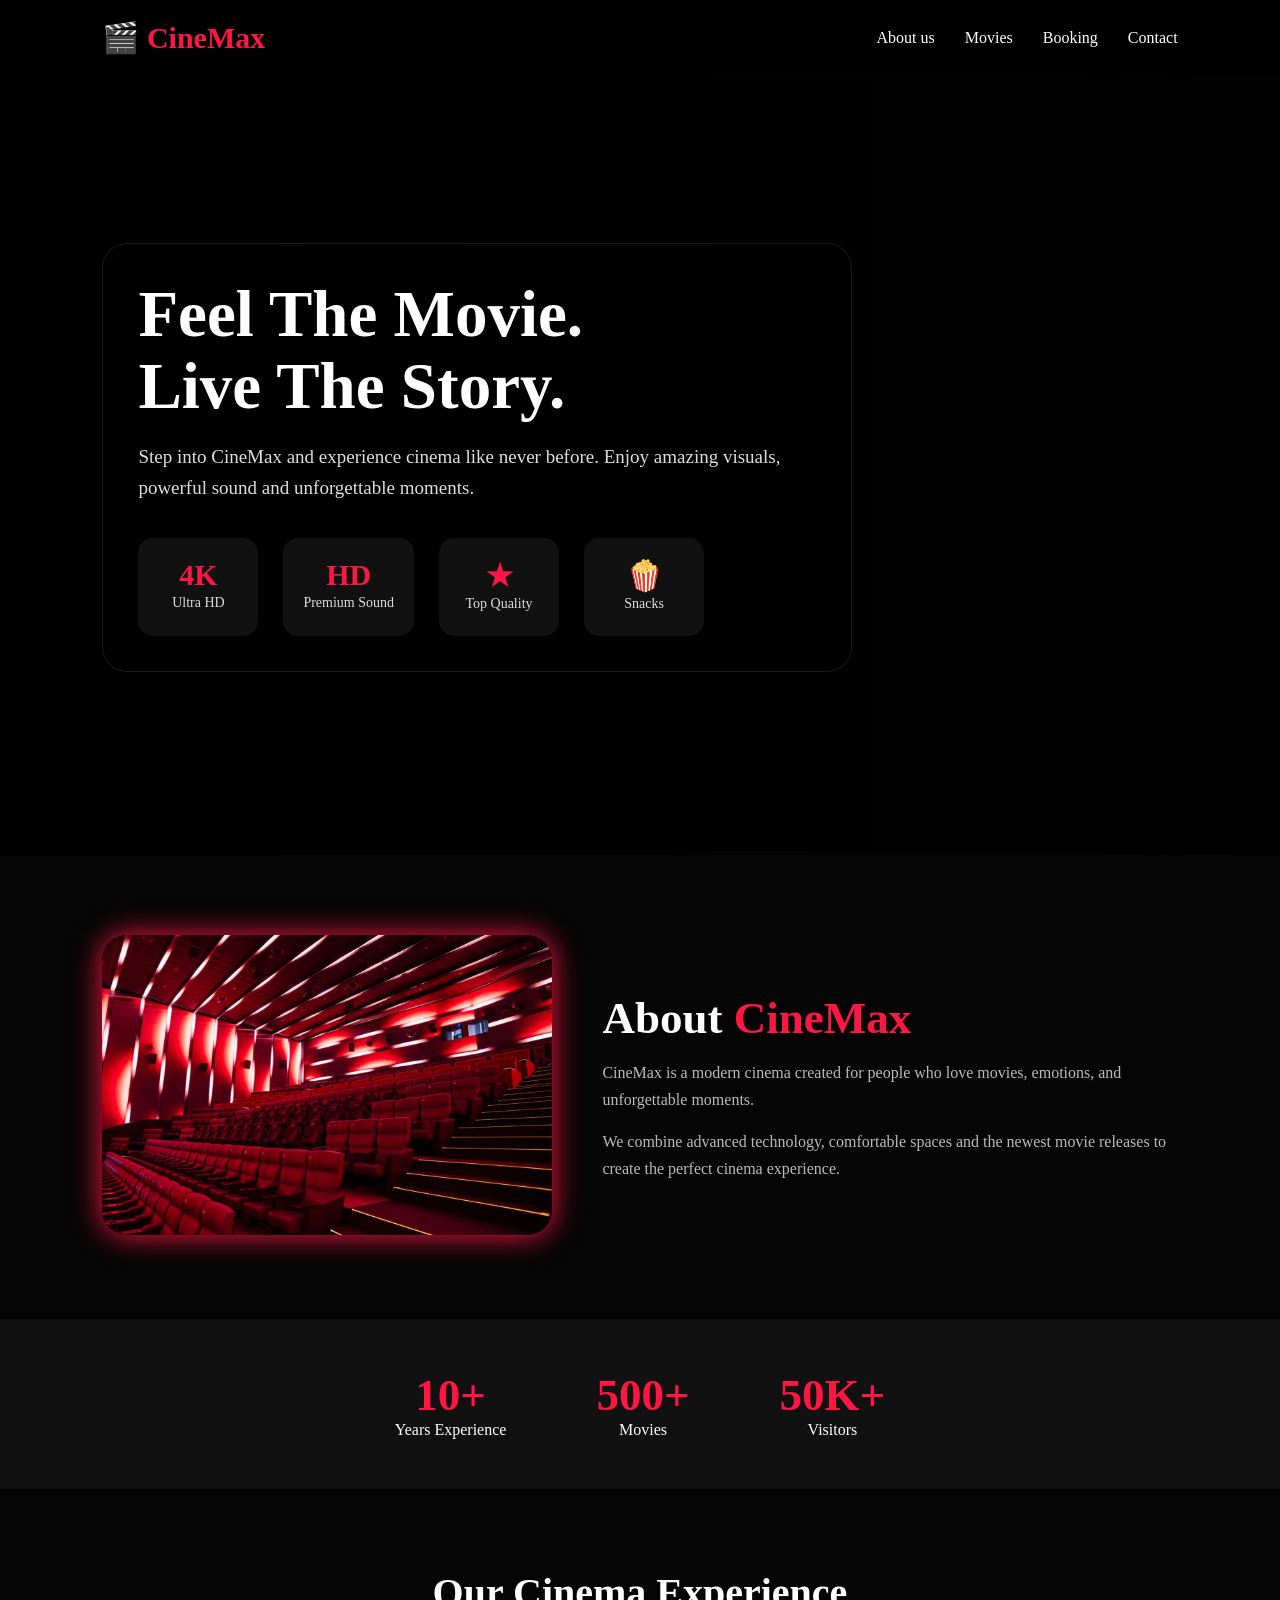
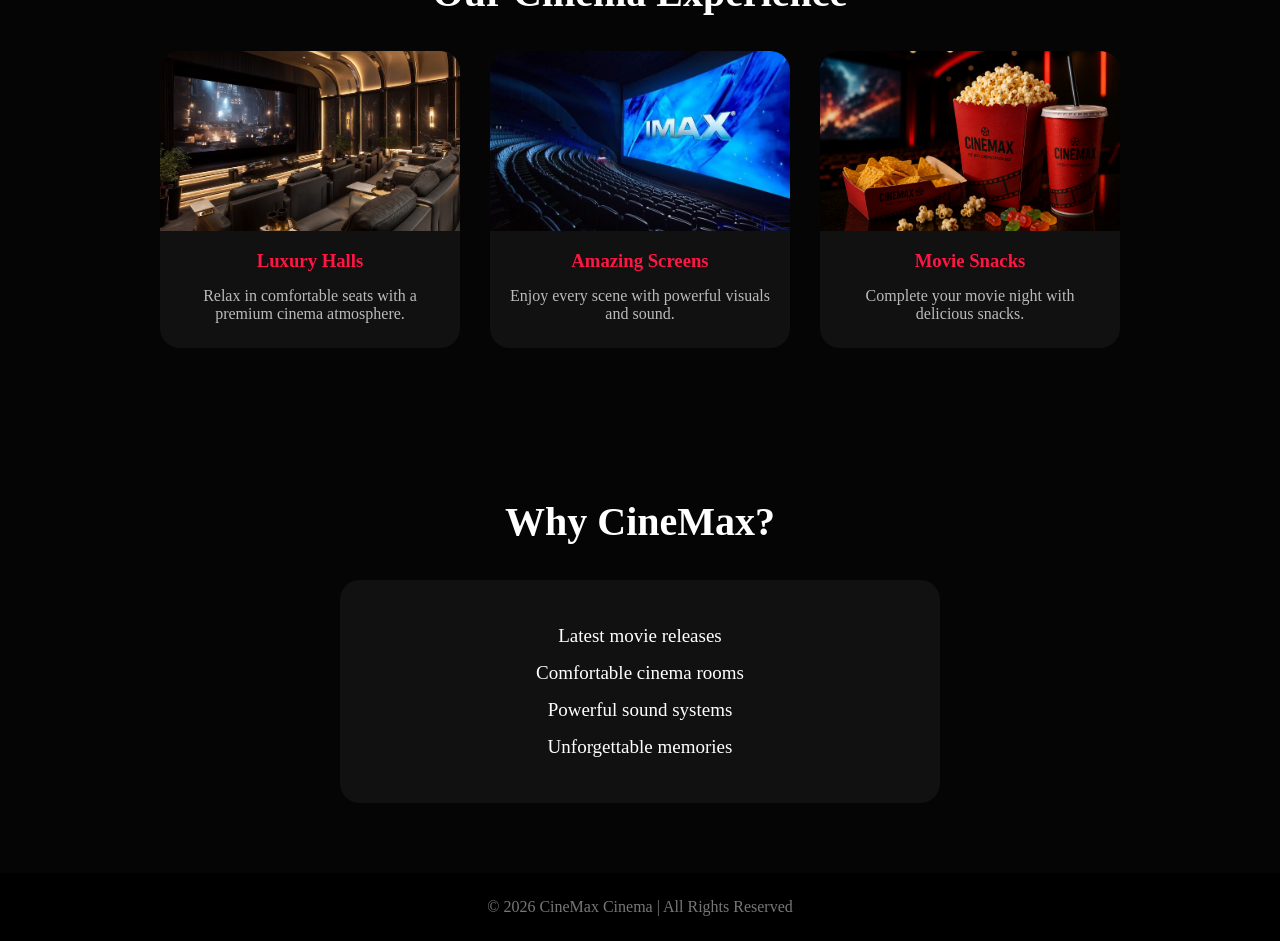
==== anisafestina/about.html @ 177f7b90 "jasha" ====
<!DOCTYPE html>
<html lang="en">

<head>

<meta charset="UTF-8">

<meta name="viewport" content="width=device-width, initial-scale=1.0">

<title>CineMax</title>

<link rel="stylesheet" href="about.css">

</head>


<body>



<header>

<nav class="navbar">


<div class="logo">
🎬 CineMax
</div>



<ul class="nav-links" id="navLinks">


<li>
<a class="active" href="#">About us</a>
</li>


<li>
<a href="#">Movies</a>
</li>

<li>
<a href="#">Booking</a>
</li>


<li>
<a href="#">Contact</a>
</li>


</ul>




<div class="menu" id="menu">
☰
</div>



</nav>

</header>







<section class="hero">



<div class="hero-overlay"></div>



<div class="hero-content">



<div class="hero-text">



<h1>

Feel The Movie.
<br>

Live The Story.

</h1>



<p>

Step into CineMax and experience cinema
like never before. Enjoy amazing visuals,
powerful sound and unforgettable moments.

</p>





<div class="hero-info">



<div>

<h3>
4K
</h3>

<p>
Ultra HD
</p>

</div>



<div>

<h3>
HD
</h3>

<p>
Premium Sound
</p>

</div>



<div>

<h3>
★
</h3>

<p>
Top Quality
</p>

</div>


<div>

<h3>
🍿
</h3>

<p>
Snacks
</p>

</div>



</div>



</div>


</div>


</section>









<section class="about">



<div class="about-image">

<img src="cinema/Cinema.jpg">

</div>





<div class="about-content">


<h2>

About <span>CineMax</span>

</h2>



<p>

CineMax is a modern cinema created
for people who love movies, emotions,
and unforgettable moments.

</p>



<p>

We combine advanced technology,
comfortable spaces and the newest
movie releases to create the perfect
cinema experience.

</p>



</div>



</section>









<section class="numbers">


<div>

<h2>
10+
</h2>

<p>
Years Experience
</p>

</div>



<div>

<h2>
500+
</h2>

<p>
Movies
</p>

</div>



<div>

<h2>
50K+
</h2>

<p>
Visitors
</p>

</div>


</section>









<section class="experience">


<h2>
Our Cinema Experience
</h2>



<div class="cards">





<div class="card">

<img src="seats/seats.jpg">

<h3>
Luxury Halls
</h3>

<p>

Relax in comfortable seats with a premium cinema atmosphere.

</p>

</div>







<div class="card">

<img src="imax/imax.jpg">


<h3>
Amazing Screens
</h3>


<p>

Enjoy every scene with powerful visuals and sound.

</p>


</div>







<div class="card">


<img src="snacks/food.png">


<h3>
Movie Snacks
</h3>


<p>

Complete your movie night with delicious snacks.

</p>


</div>



</div>


</section>










<section class="why">


<h2>
Why CineMax?
</h2>



<div class="why-box">


<p>
 Latest movie releases
</p>


<p>
 Comfortable cinema rooms
</p>


<p>
 Powerful sound systems
</p>


<p>
 Unforgettable memories
</p>


</div>


</section>







<footer>

<p>

© 2026 CineMax Cinema | All Rights Reserved

</p>


</footer>






<script src="main.js"></script>


</body>

</html>
---- anisafestina/about.css ----
*{
margin:0;
padding:0;
box-sizing:border-box;
font-family: cursive;
}



body{
background:#050505;
color:white;
}





.navbar{
height:75px;
display:flex;
justify-content:space-between;
align-items:center;
padding:0 8%;
position:fixed;
top:0;
width:100%;
background:rgba(0,0,0,.85);
backdrop-filter:blur(15px);
z-index:20;
}



.logo{
font-size:30px;
font-weight:bold;
color:#ff1744;
}



.nav-links{
display:flex;
gap:30px;
list-style:none;
}


.nav-links a{
color:white;
text-decoration:none;
}



.active, .nav-links a:hover{
color:#ff1744;
}


.menu{
display:none;
font-size:30px;
}


.hero{
min-height:95vh;
display:flex;
align-items:center;
padding:120px 8% 60px;
background:linear-gradient(90deg,#000 20%,rgba(0,0,0,.5)),
url("cinema-background.jpg");
background-size:cover;
background-position:center;
}


.hero-content{
max-width:750px;
}


.hero-text{
background:rgba(0,0,0,.45);
padding:35px;
border-radius:25px;
border:1px solid rgba(255,255,255,.1);
backdrop-filter:blur(10px);
}


.hero h1{
font-size:65px;
line-height:1.1;
}

.hero p{
margin-top:20px;
color:#ddd;
font-size:19px;
line-height:1.6;
}

.hero-info{
display:flex;
gap:25px;
margin-top:35px;
}

.hero-info div{
background:#111;
padding:20px;
border-radius:15px;
text-align:center;
min-width:120px;
}


.hero-info h3{
color:#ff1744;
font-size:30px;
}


.hero-info p{
font-size:14px;
margin:0;
}


.about{
padding:80px 8%;
display:flex;
gap:50px;
align-items:center;
}


.about-image img{
width:450px;
border-radius:25px;
box-shadow:0 0 30px #ff1744;
}


.about h2{
font-size:45px;
}

span{
color:#ff1744;
}

.about p{
color:#bbb;
font-sie:18px;
line-height:1.7;
margin-top:15px;
}

.numbers{
background:#111;
padding:50px;
display:flex;
justify-content:center;
gap:90px;
text-align:center;
}

.numbers h2{
font-size:45px;
color:#ff1744;
}


.experience{
padding:80px 8%;
text-align:center;
}

.experience h2,
.why h2{
font-size:40px;
margin-bottom:35px;
}

.cards{
display:flex;
justify-content:center;
gap:30px;
}

.card{
background:#111;
width:300px;
border-radius:20px;
overflow:hidden;
transition:.3s;
}


.card:hover{
transform:translateY(-10px);
box-shadow:0 0 25px #ff1744;
}


.card img{
width:100%;
height:180px;
object-fit:cover;
}


.card h3{
color:#ff1744;
margin:15px;
}

.card p{
color:#bbb;
padding:0 15px 25px;
}


.why{
padding:70px 8%;
text-align:center;
}


.why-box{
max-width:600px;
margin:auto;
background:#111;
padding:30px;
border-radius:20px;
}


.why-box p{
font-size:19px;
margin:15px;
}


footer{
background:black;
padding:25px;
text-align:center;
color:#777;
}

@media(max-width:800px){


.nav-links{
position:absolute;
right:-100%;
top:75px;
background:#111;
width:220px;
height:250px;
flex-direction:column;
align-items:center;
justify-content:center;
transition:.3s;
}


.nav-links.show{
right:0;
}

.menu{
display:block;
}

.about,
.cards,
.numbers{
flex-direction:column;
}

.hero h1{
font-size:40px;
}

.hero-info{
flex-direction:column;
}

.about-image img{
width:100%;

}
}
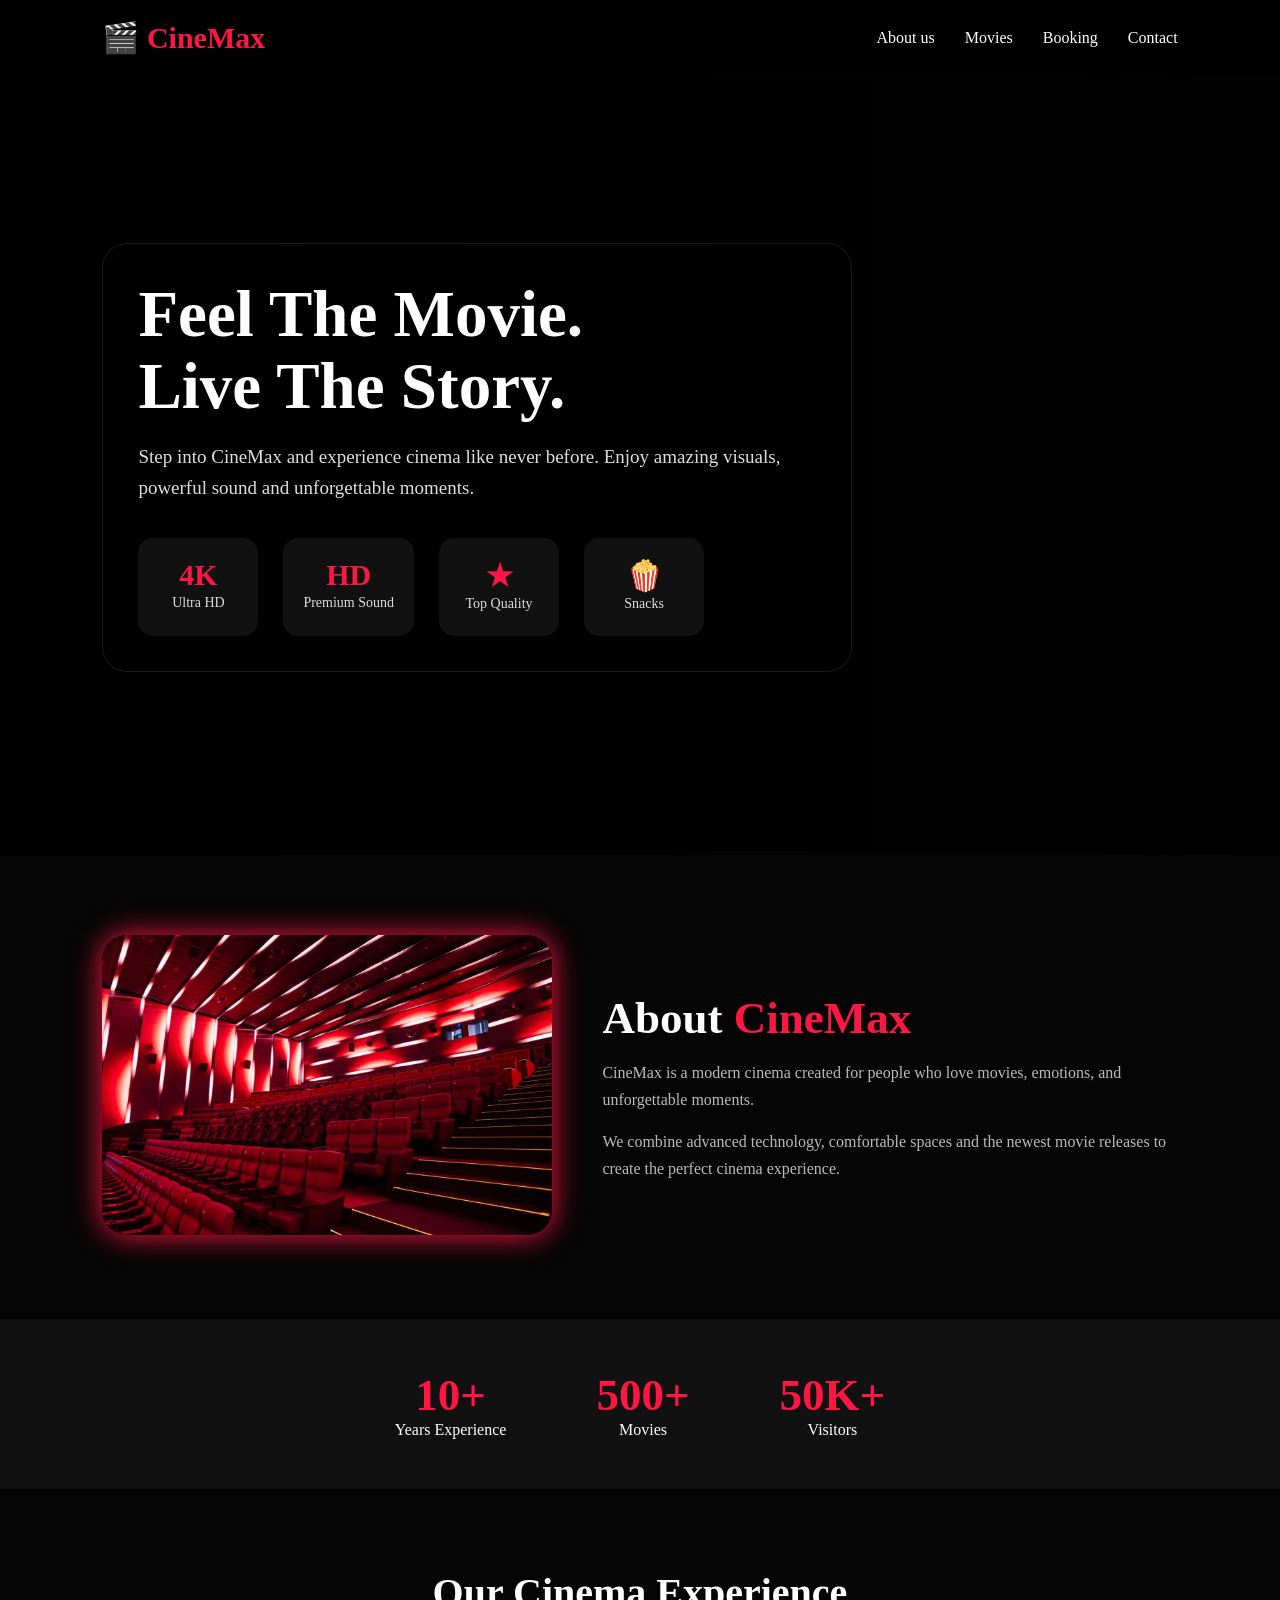
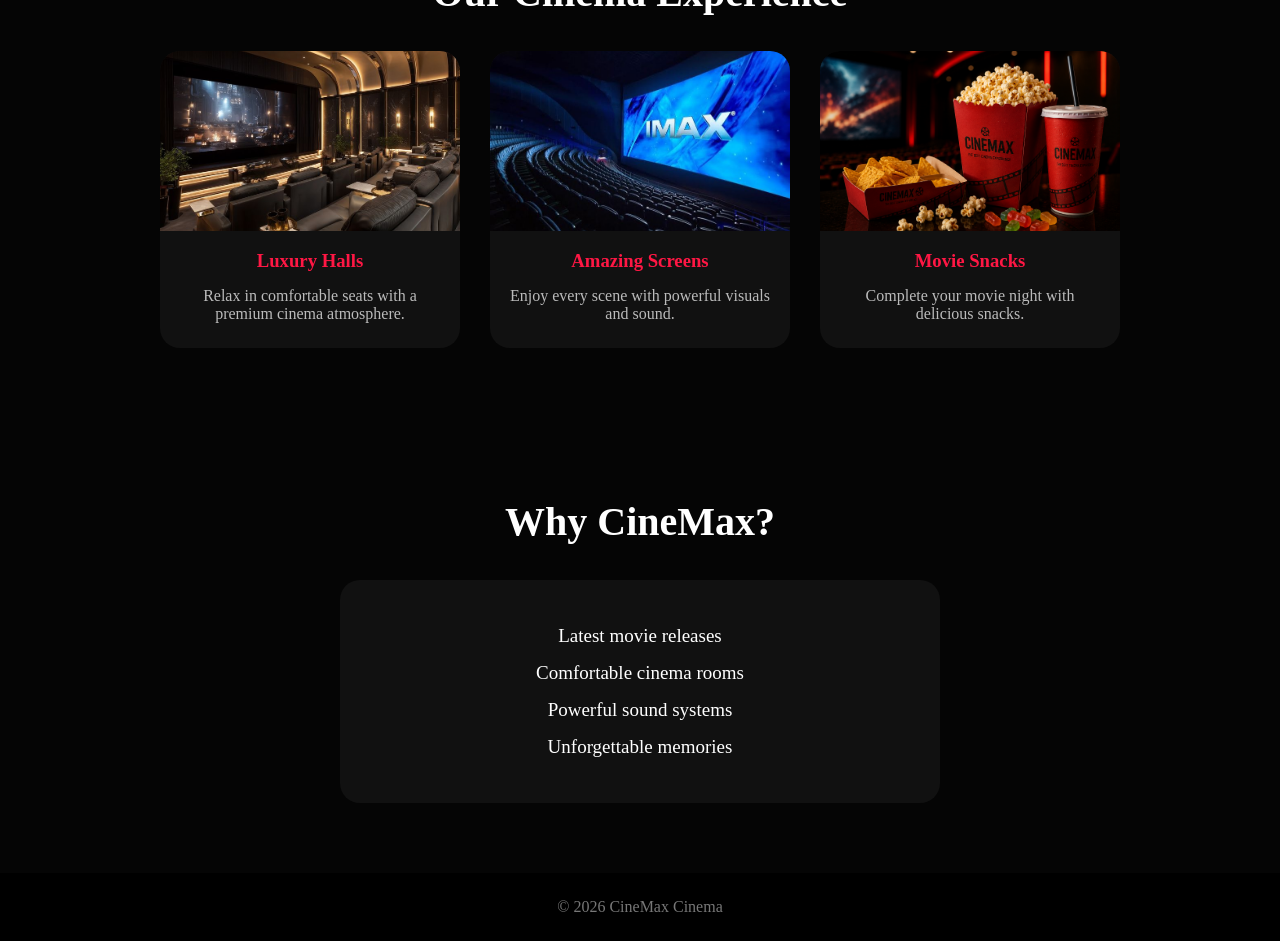
==== commit 8057eff1: "f" ====
--- a/anisafestina/about.html
+++ b/anisafestina/about.html
@@ -1,42 +1,29 @@
 <!DOCTYPE html>
 <html lang="en">
-
 <head>
-
 <meta charset="UTF-8">
-
 <meta name="viewport" content="width=device-width, initial-scale=1.0">
-
 <title>CineMax</title>
-
 <link rel="stylesheet" href="about.css">
 
 </head>
 
-
 <body>
 
-
-
 <header>
 
 <nav class="navbar">
-
 
 <div class="logo">
 🎬 CineMax
 </div>
 
-
-
 <ul class="nav-links" id="navLinks">
 
-
 <li>
 <a class="active" href="#">About us</a>
 </li>
 
-
 <li>
 <a href="#">Movies</a>
 </li>
@@ -45,60 +32,26 @@
 <a href="#">Booking</a>
 </li>
 
-
 <li>
 <a href="#">Contact</a>
 </li>
 
-
 </ul>
-
-
-
-
 <div class="menu" id="menu">
 ☰
 </div>
-
-
-
 </nav>
-
 </header>
-
-
-
-
-
-
-
 <section class="hero">
-
-
-
 <div class="hero-overlay"></div>
-
-
-
 <div class="hero-content">
-
-
-
 <div class="hero-text">
 
-
-
 <h1>
-
 Feel The Movie.
 <br>
-
 Live The Story.
-
 </h1>
-
-
-
 <p>
 
 Step into CineMax and experience cinema
@@ -106,15 +59,7 @@
 powerful sound and unforgettable moments.
 
 </p>
-
-
-
-
-
 <div class="hero-info">
-
-
-
 <div>
 
 <h3>
@@ -126,9 +71,6 @@
 </p>
 
 </div>
-
-
-
 <div>
 
 <h3>
@@ -141,8 +83,6 @@
 
 </div>
 
-
-
 <div>
 
 <h3>
@@ -154,8 +94,6 @@
 </p>
 
 </div>
-
-
 <div>
 
 <h3>
@@ -167,92 +105,39 @@
 </p>
 
 </div>
-
-
-
-</div>
-
-
-
-</div>
-
-
-</div>
-
-
-</section>
-
-
-
-
-
-
-
-
+</div>
+</div>
+</div>
+</section>
 
 <section class="about">
-
-
-
 <div class="about-image">
-
 <img src="cinema/Cinema.jpg">
-
-</div>
-
-
-
-
+</div>
 
 <div class="about-content">
 
-
-<h2>
-
+<h2>
 About <span>CineMax</span>
-
-</h2>
-
-
-
-<p>
-
+</h2>
+
+<p>
 CineMax is a modern cinema created
 for people who love movies, emotions,
 and unforgettable moments.
-
-</p>
-
-
-
-<p>
-
+</p>
+
+<p>
 We combine advanced technology,
 comfortable spaces and the newest
 movie releases to create the perfect
 cinema experience.
-
-</p>
-
-
-
-</div>
-
-
-
-</section>
-
-
-
-
-
-
-
-
-
+</p>
+
+</div>
+
+</section>
 <section class="numbers">
-
-
 <div>
 
 <h2>
@@ -264,9 +149,6 @@
 </p>
 
 </div>
-
-
-
 <div>
 
 <h2>
@@ -278,9 +160,6 @@
 </p>
 
 </div>
-
-
-
 <div>
 
 <h2>
@@ -290,37 +169,17 @@
 <p>
 Visitors
 </p>
-
-</div>
-
-
-</section>
-
-
-
-
-
-
-
-
-
+</div>
+
+</section>
 <section class="experience">
 
-
 <h2>
 Our Cinema Experience
 </h2>
-
-
-
 <div class="cards">
 
-
-
-
-
 <div class="card">
-
 <img src="seats/seats.jpg">
 
 <h3>
@@ -328,142 +187,67 @@
 </h3>
 
 <p>
-
 Relax in comfortable seats with a premium cinema atmosphere.
-
-</p>
-
-</div>
-
-
-
-
-
-
-
+</p>
+
+</div>
 <div class="card">
-
 <img src="imax/imax.jpg">
 
-
 <h3>
 Amazing Screens
 </h3>
 
-
-<p>
-
+<p>
 Enjoy every scene with powerful visuals and sound.
-
-</p>
-
-
-</div>
-
-
-
-
-
-
+</p>
+</div>
 
 <div class="card">
-
-
 <img src="snacks/food.png">
-
-
 <h3>
 Movie Snacks
 </h3>
 
-
-<p>
-
+<p>
 Complete your movie night with delicious snacks.
-
-</p>
-
-
-</div>
-
-
-
-</div>
-
-
-</section>
-
-
-
-
-
-
-
-
-
+</p>
+</div>
+
+</div>
+</section>
 
 <section class="why">
-
-
 <h2>
 Why CineMax?
 </h2>
 
-
-
 <div class="why-box">
-
-
 <p>
  Latest movie releases
 </p>
 
-
 <p>
  Comfortable cinema rooms
 </p>
 
-
 <p>
  Powerful sound systems
 </p>
 
-
 <p>
  Unforgettable memories
 </p>
-
-
-</div>
-
-
-</section>
-
-
-
-
-
-
+</div>
+</section>
 
 <footer>
-
-<p>
-
-© 2026 CineMax Cinema | All Rights Reserved
-
-</p>
-
-
+<p>
+© 2026 CineMax Cinema
+</p>
 </footer>
 
-
-
-
-
-
 <script src="main.js"></script>
 
-
 </body>
-
 </html>
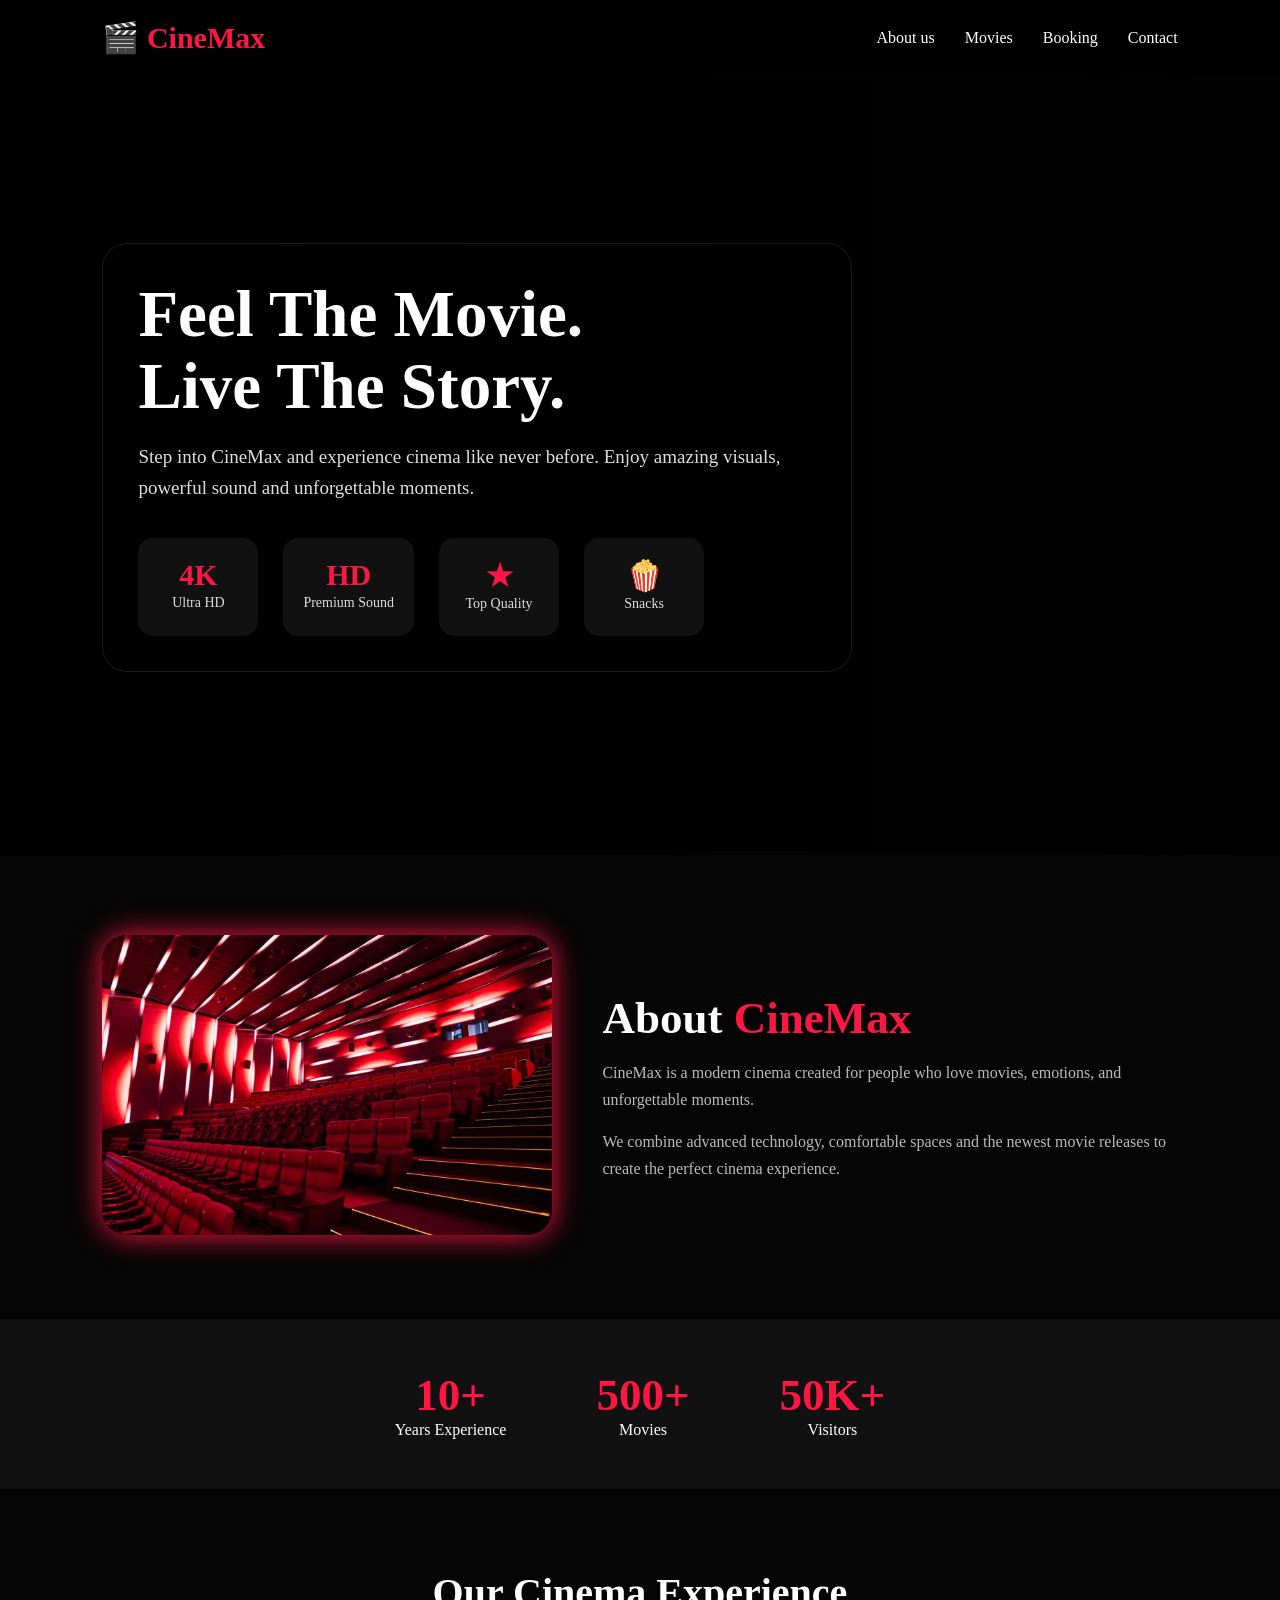
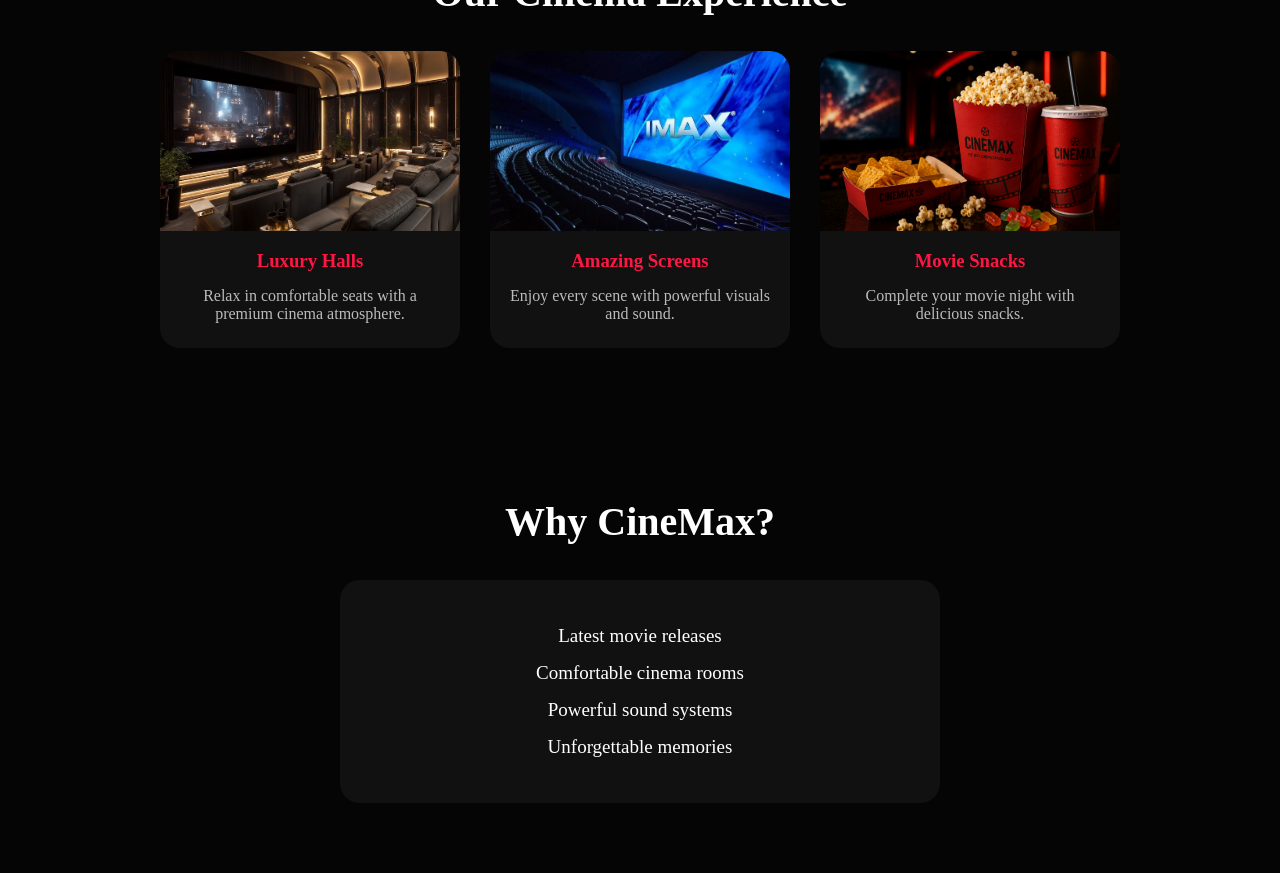
==== commit 54cf442a: "f" ====
--- a/anisafestina/about.html
+++ b/anisafestina/about.html
@@ -241,11 +241,7 @@
 </div>
 </section>
 
-<footer>
-<p>
-© 2026 CineMax Cinema
-</p>
-</footer>
+
 
 <script src="main.js"></script>
 
--- a/anisafestina/about.css
+++ b/anisafestina/about.css
@@ -6,15 +6,10 @@
 }
 
 
-
 body{
 background:#050505;
 color:white;
 }
-
-
-
-
 
 .navbar{
 height:75px;
@@ -30,8 +25,6 @@
 z-index:20;
 }
 
-
-
 .logo{
 font-size:30px;
 font-weight:bold;
@@ -246,12 +239,7 @@
 }
 
 
-footer{
-background:black;
-padding:25px;
-text-align:center;
-color:#777;
-}
+
 
 @media(max-width:800px){
 
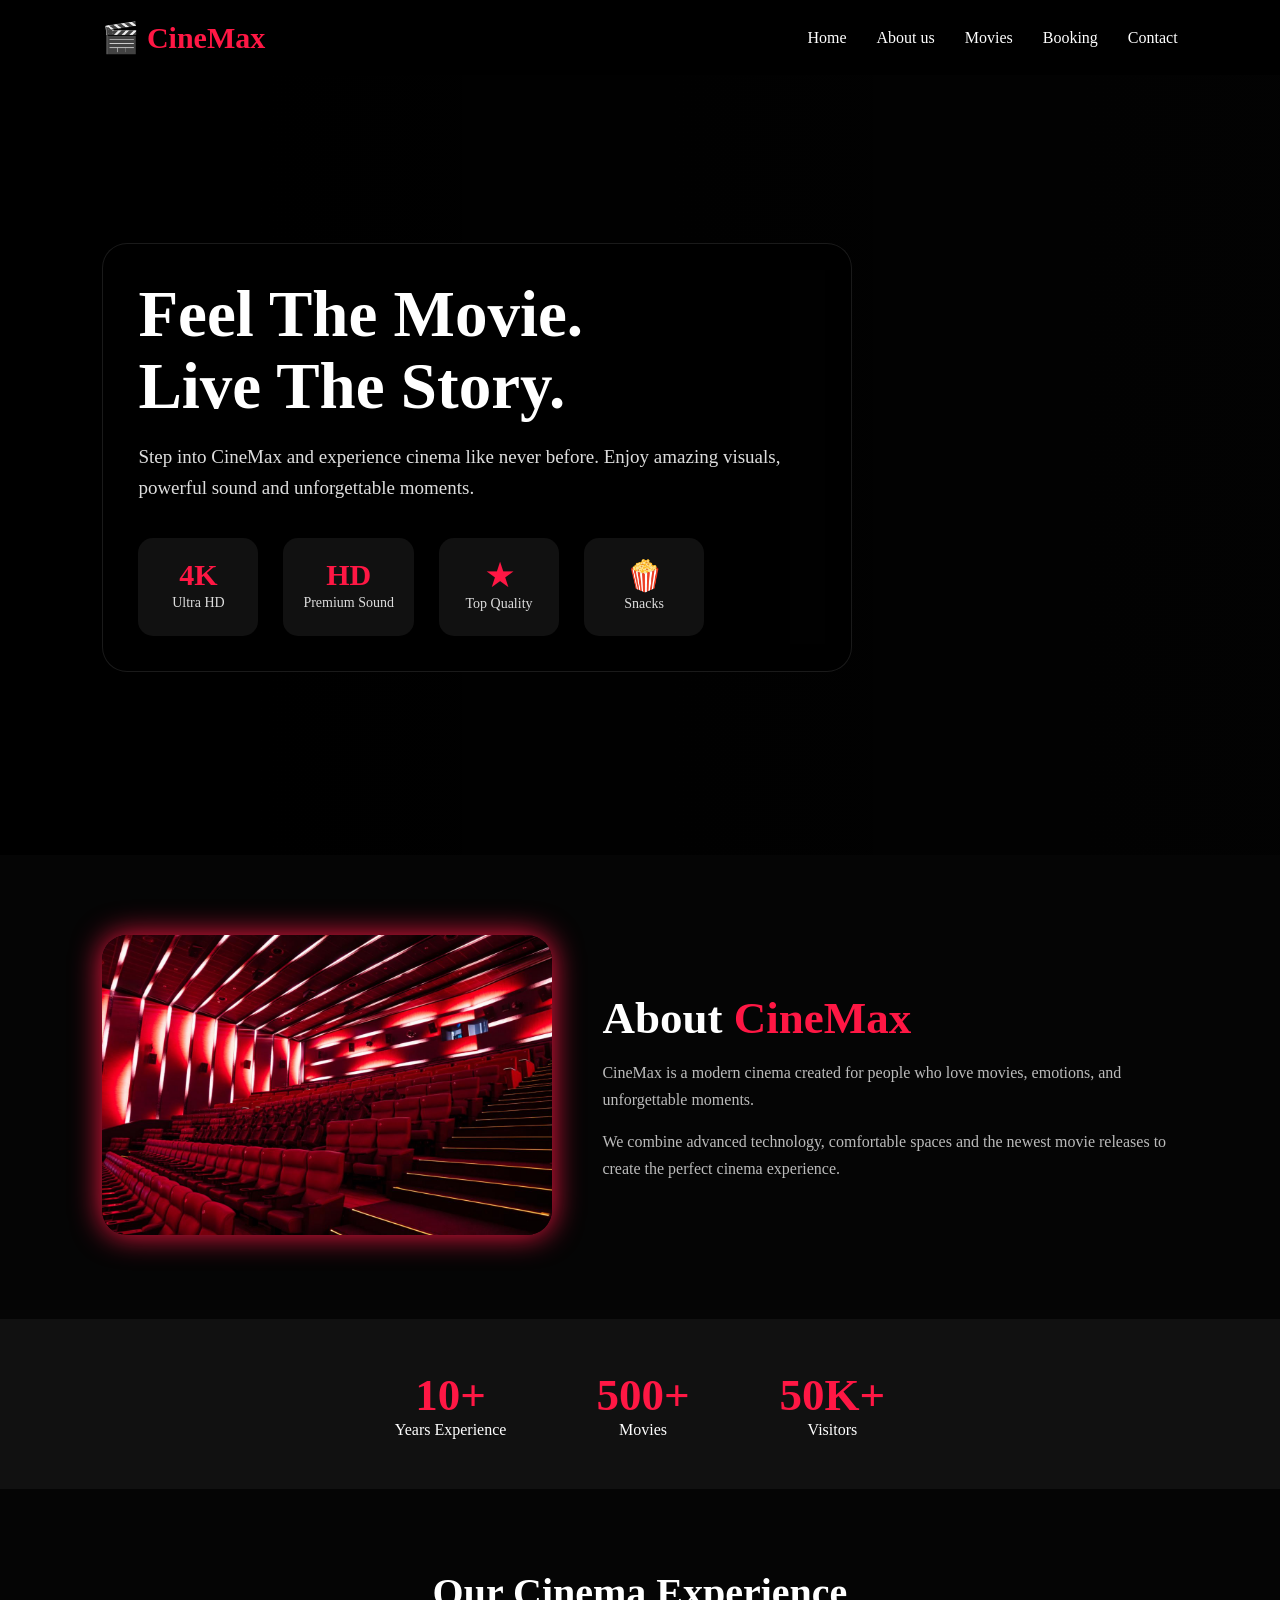
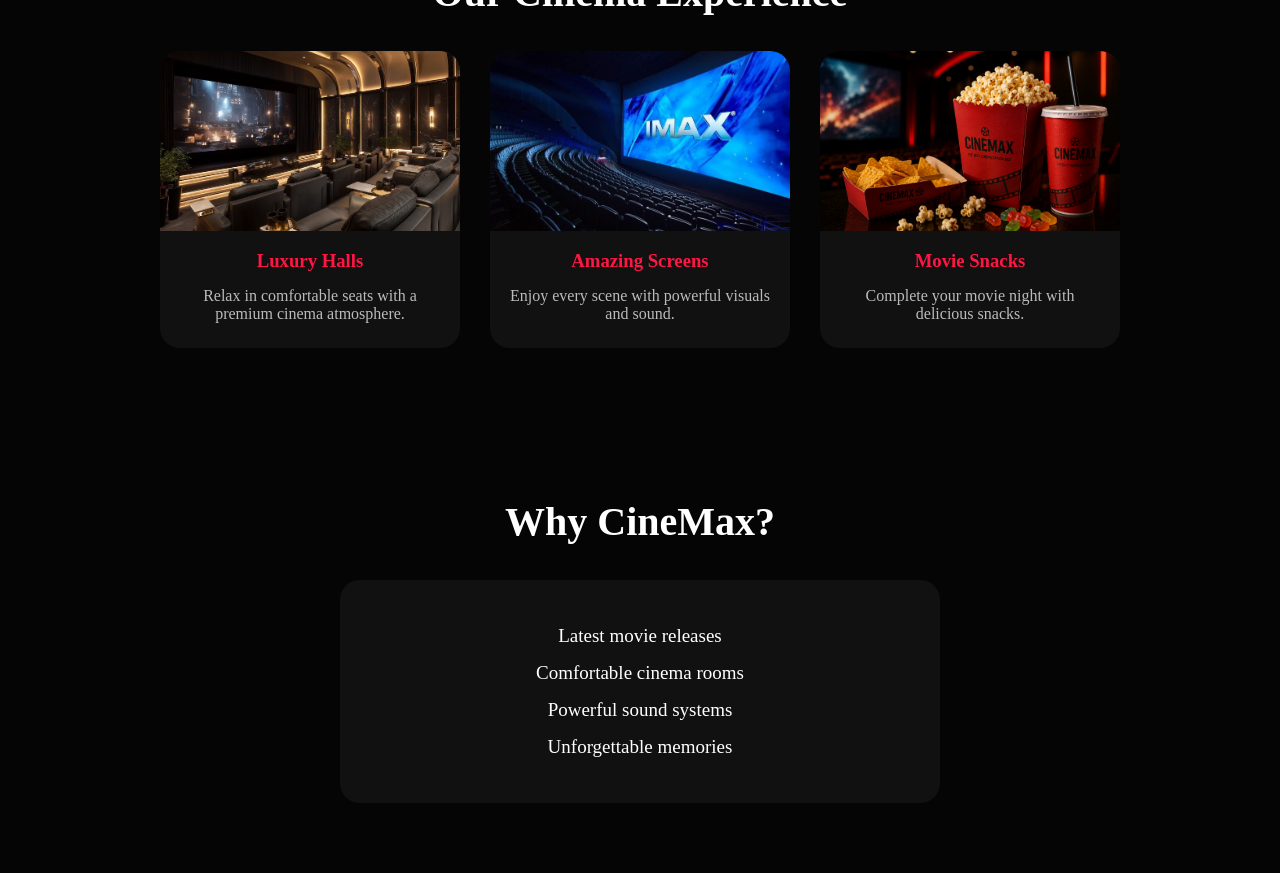
==== commit cc9a987b: "commit" ====
--- a/anisafestina/about.html
+++ b/anisafestina/about.html
@@ -3,7 +3,7 @@
 <head>
 <meta charset="UTF-8">
 <meta name="viewport" content="width=device-width, initial-scale=1.0">
-<title>CineMax</title>
+<title>About our cinema</title>
 <link rel="stylesheet" href="about.css">
 
 </head>
@@ -20,20 +20,22 @@
 
 <ul class="nav-links" id="navLinks">
 
-<li>
-<a class="active" href="#">About us</a>
-</li>
-
-<li>
-<a href="#">Movies</a>
-</li>
-
-<li>
-<a href="#">Booking</a>
-</li>
-
-<li>
-<a href="#">Contact</a>
+<li><a href="index.html">Home</a></li>
+
+<li>
+<a class="active" href="about.html">About us</a>
+</li>
+
+<li>
+<a href="movies.html">Movies</a>
+</li>
+
+<li>
+<a href="booking.html">Booking</a>
+</li>
+
+<li>
+<a href="contact.html">Contact</a>
 </li>
 
 </ul>
--- a/anisafestina/about.css
+++ b/anisafestina/about.css
@@ -239,10 +239,7 @@
 }
 
 
-
-
 @media(max-width:800px){
-
 
 .nav-links{
 position:absolute;
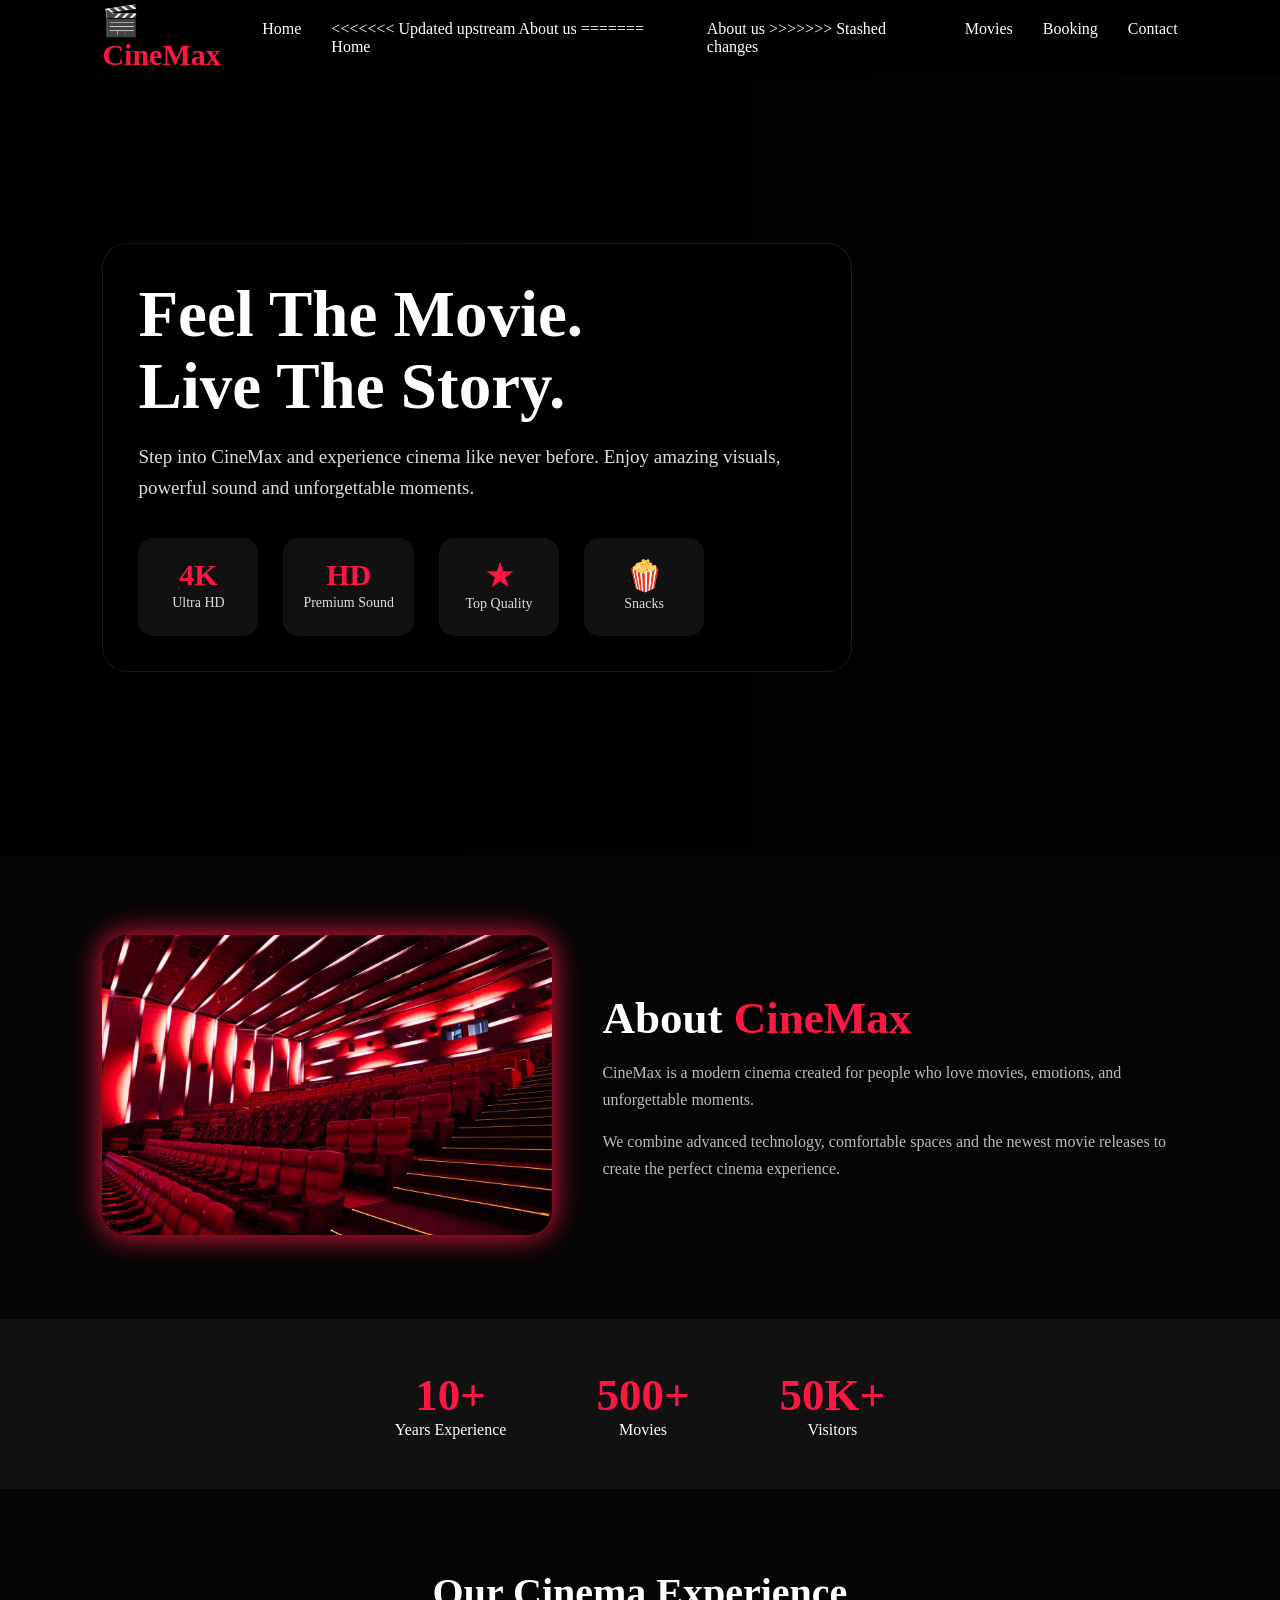
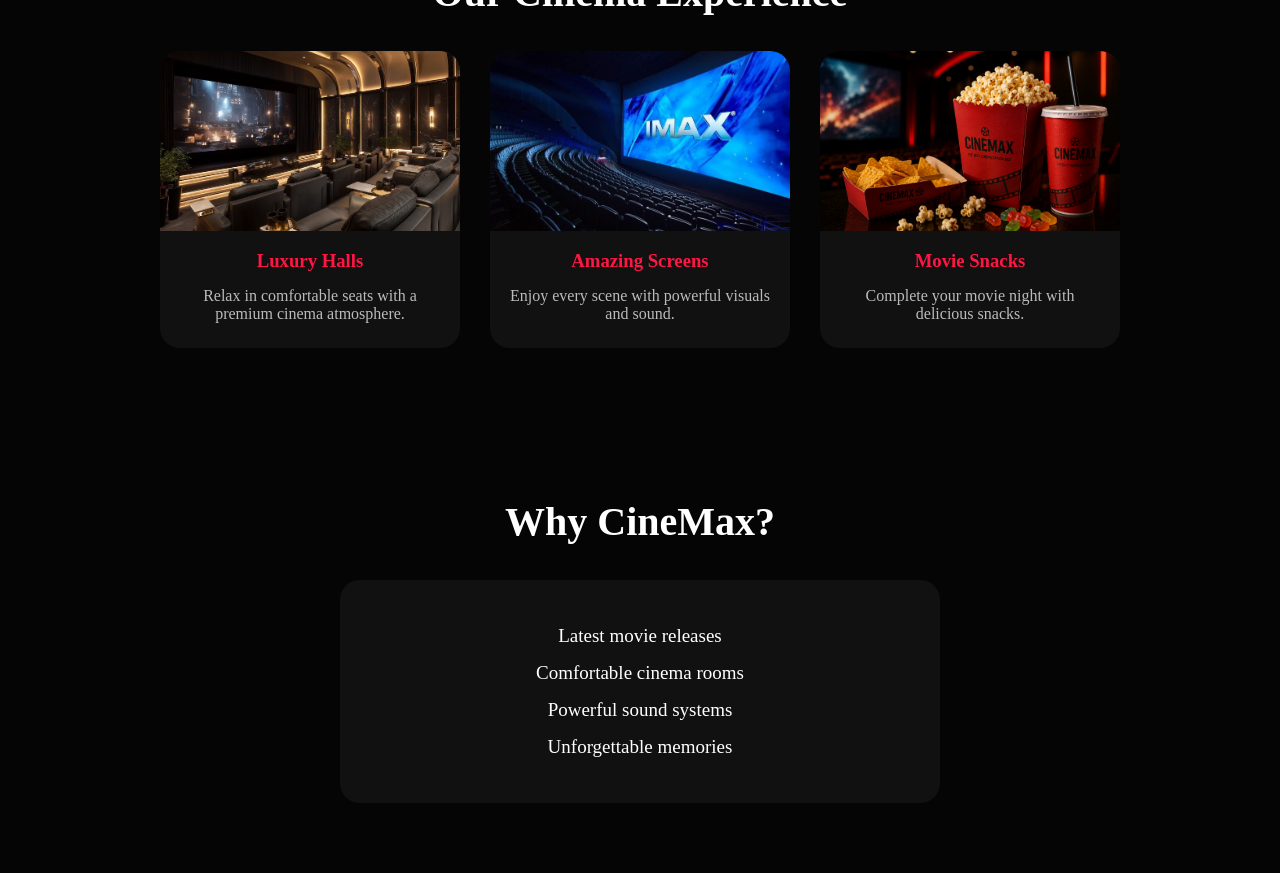
==== commit b00b6196: "commit" ====
--- a/anisafestina/about.html
+++ b/anisafestina/about.html
@@ -23,7 +23,16 @@
 <li><a href="index.html">Home</a></li>
 
 <li>
+<<<<<<< Updated upstream
 <a class="active" href="about.html">About us</a>
+=======
+<a class="active" href="#">Home</a>
+</li>
+
+
+<li>
+<a class="active" href="#">About us</a>
+>>>>>>> Stashed changes
 </li>
 
 <li>
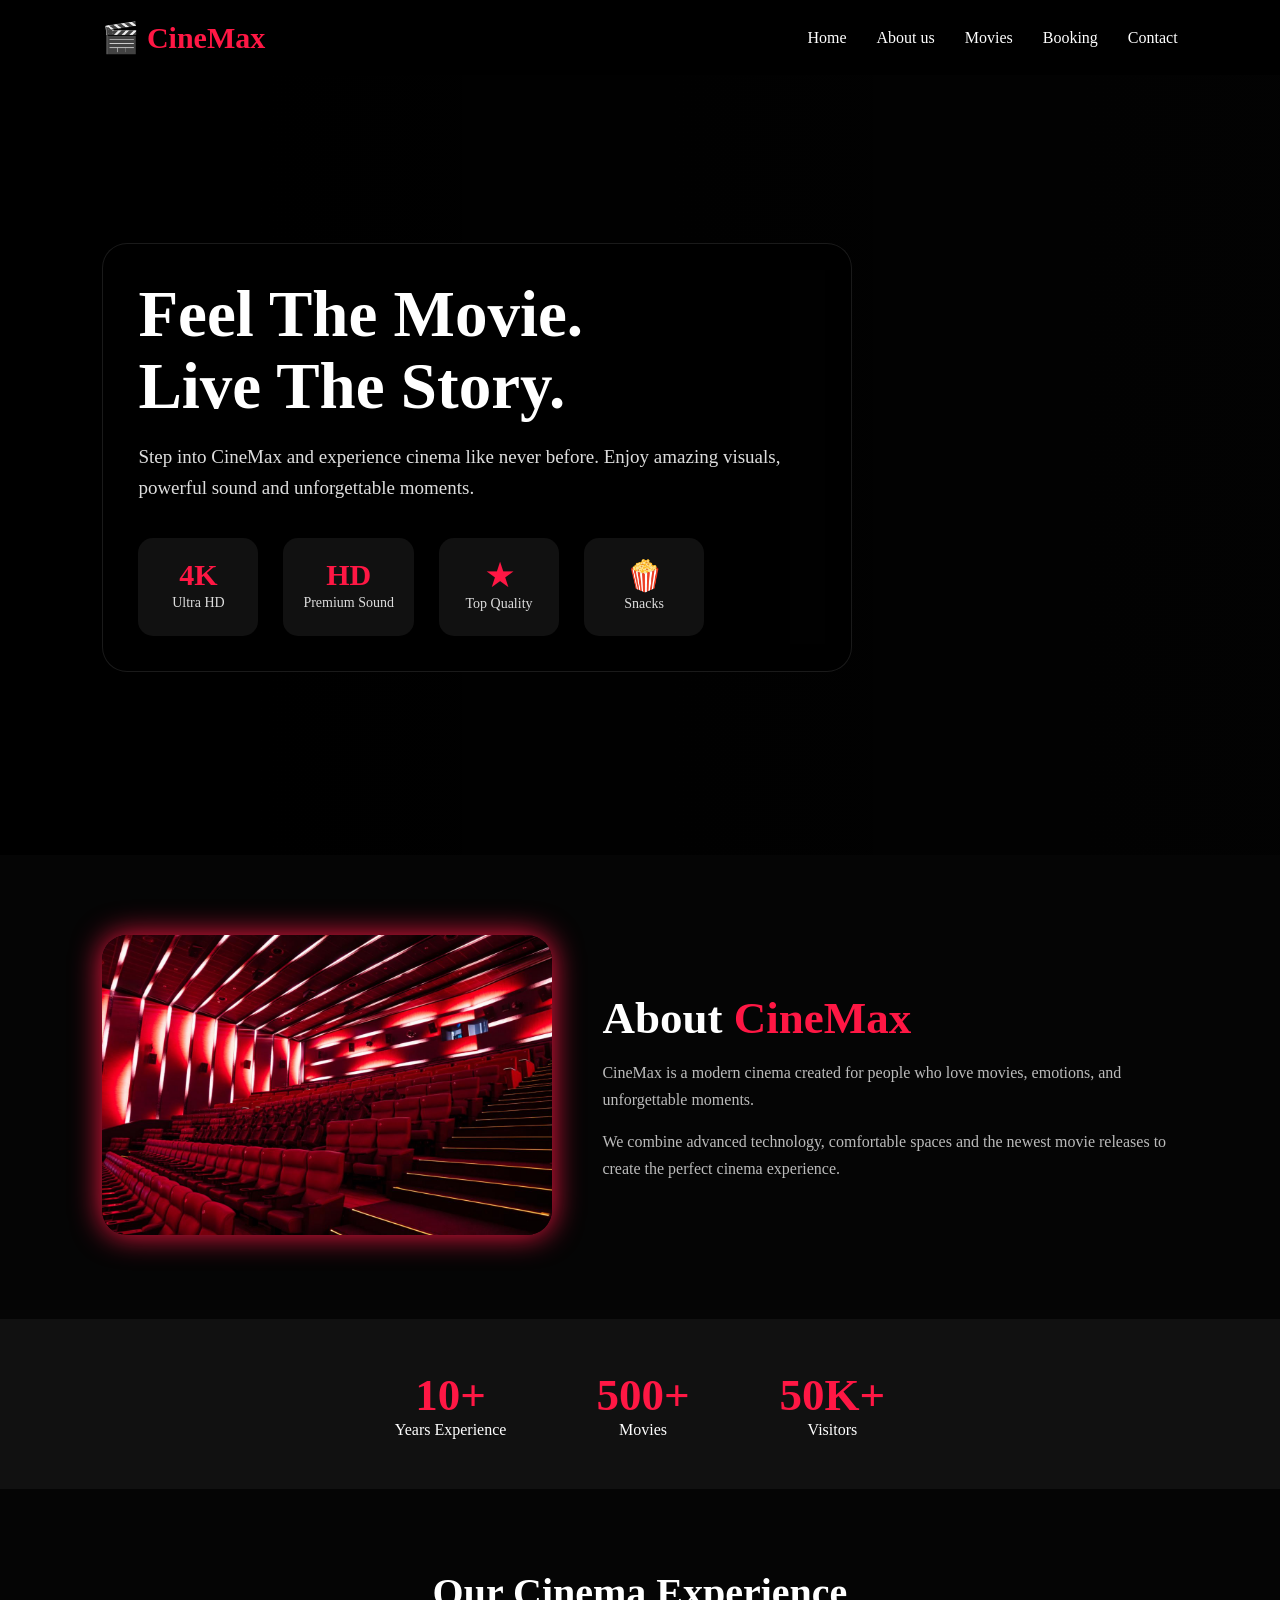
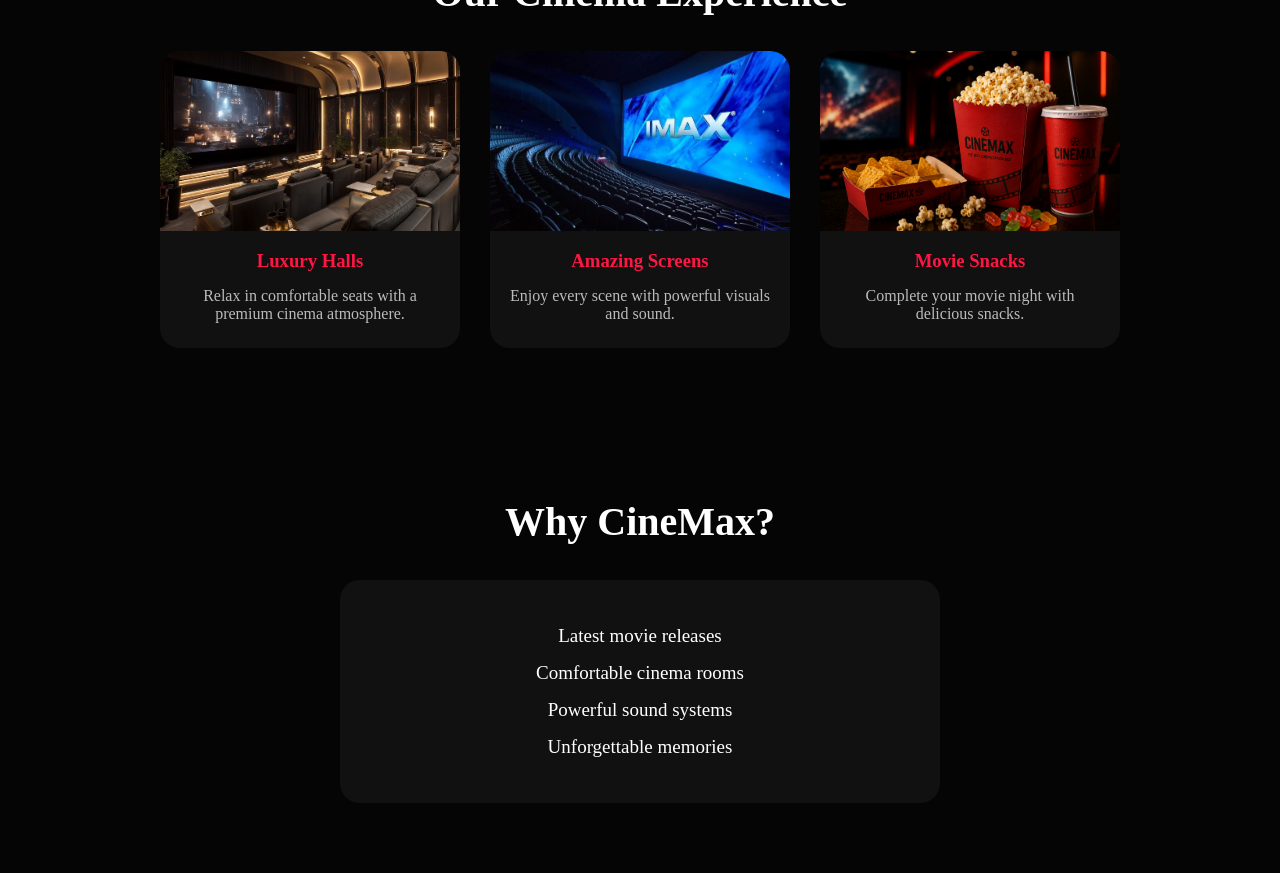
==== commit 401df244: "commit" ====
--- a/anisafestina/about.html
+++ b/anisafestina/about.html
@@ -23,17 +23,8 @@
 <li><a href="index.html">Home</a></li>
 
 <li>
-<<<<<<< Updated upstream
+
 <a class="active" href="about.html">About us</a>
-=======
-<a class="active" href="#">Home</a>
-</li>
-
-
-<li>
-<a class="active" href="#">About us</a>
->>>>>>> Stashed changes
-</li>
 
 <li>
 <a href="movies.html">Movies</a>
